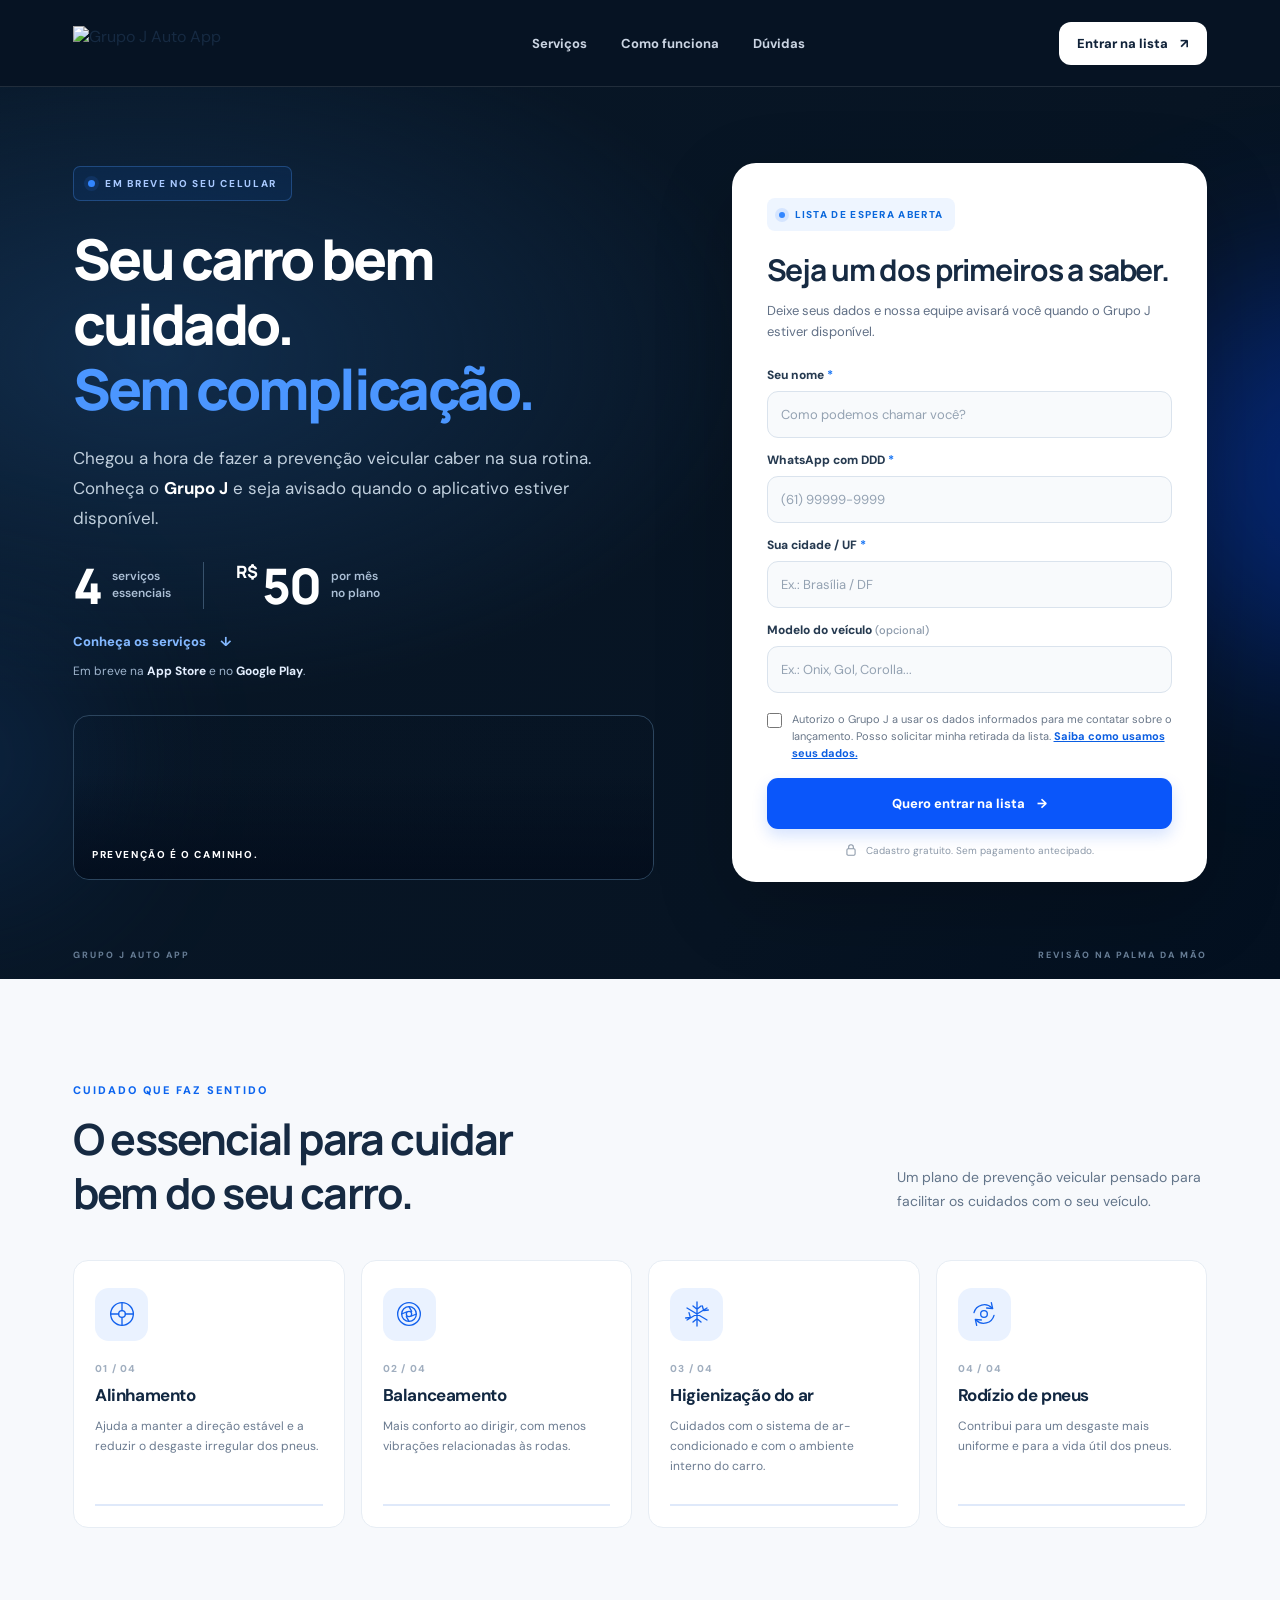
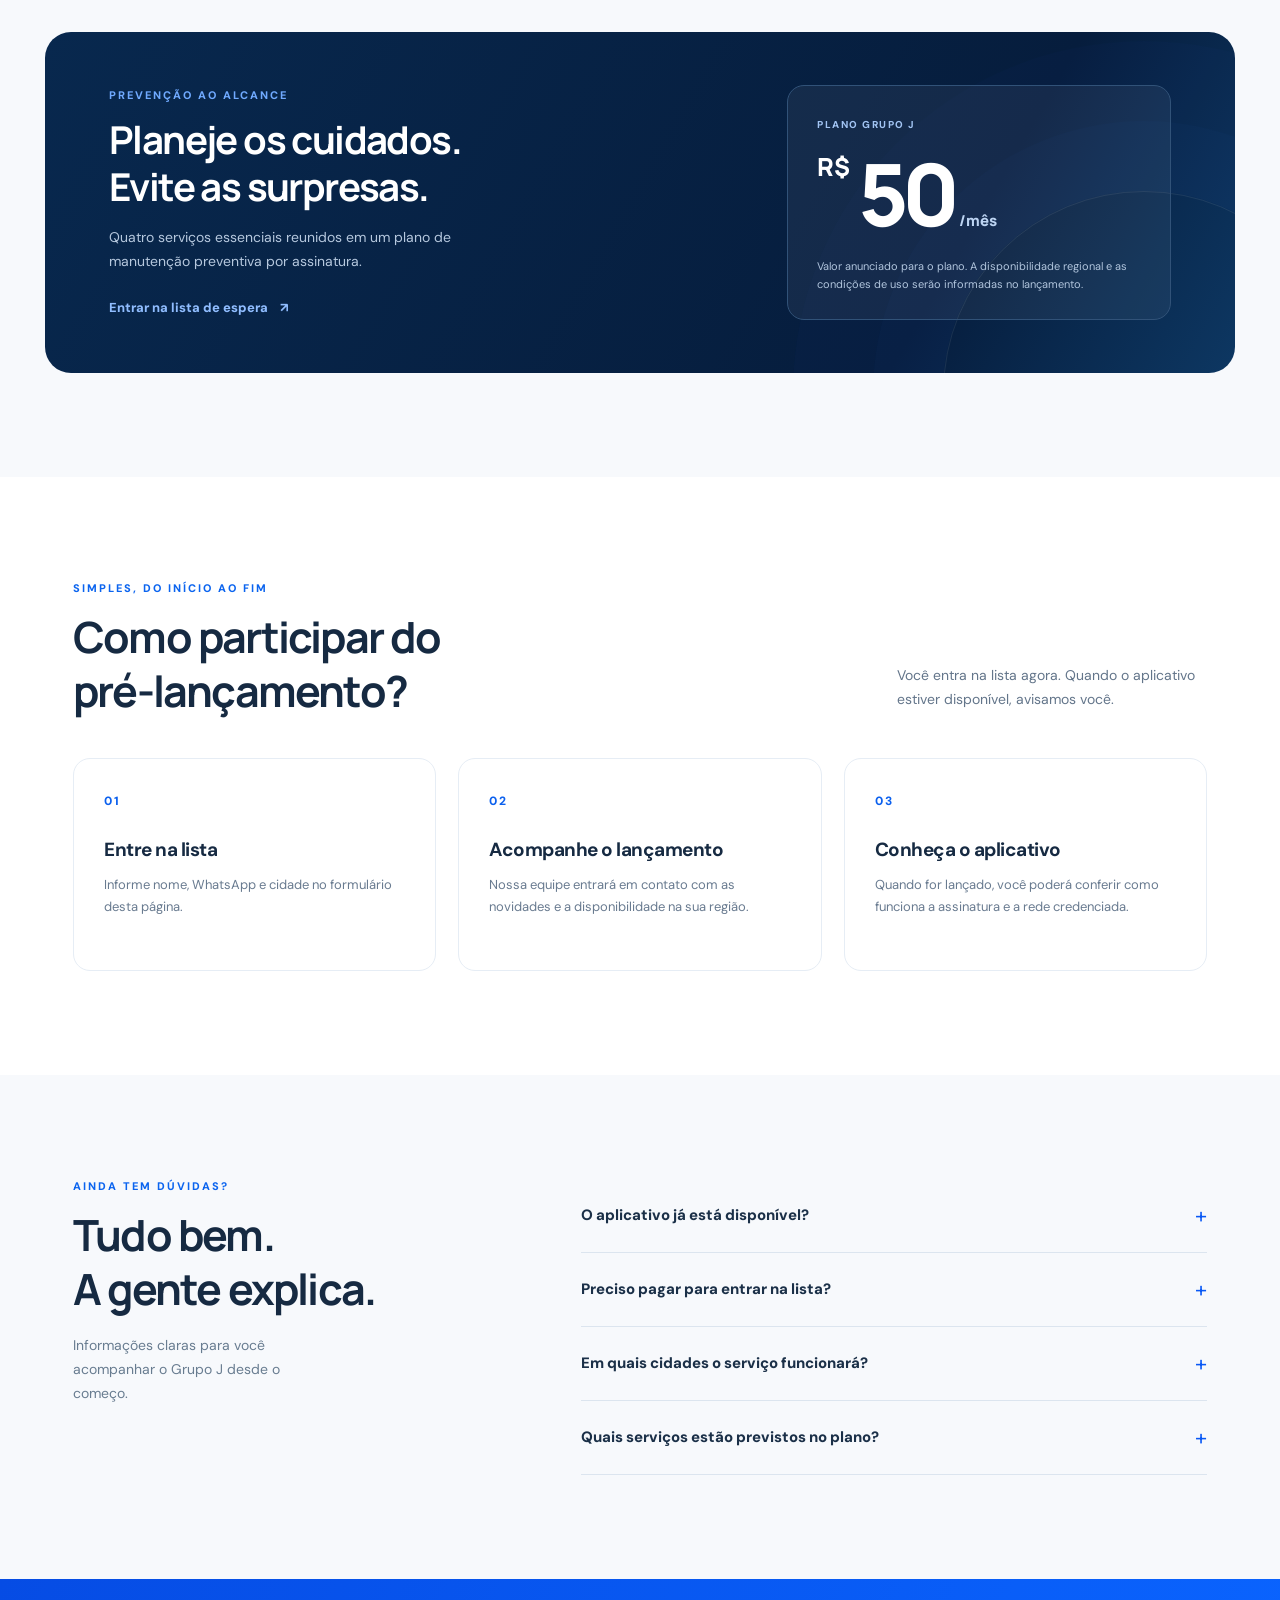
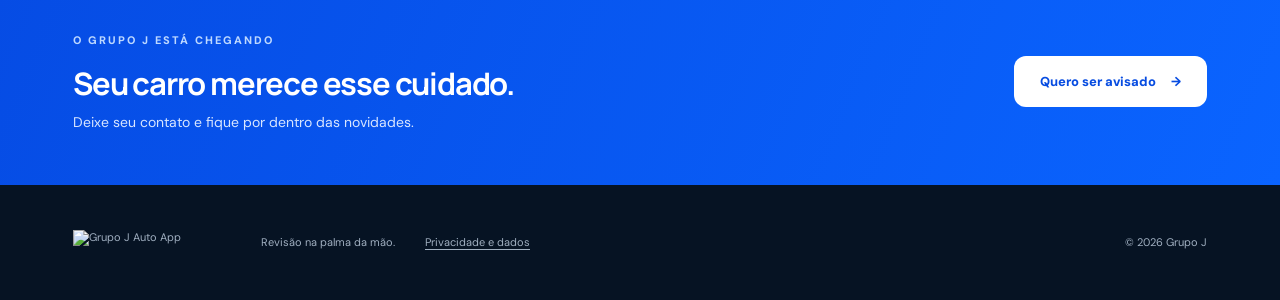
==== index.html @ b2962068 "Add files via upload" ====
<!doctype html>
<html lang="pt-BR">
  <head>
    <meta charset="UTF-8" />
    <meta name="viewport" content="width=device-width, initial-scale=1, viewport-fit=cover" />
    <meta name="theme-color" content="#061323" />
    <meta name="description" content="O Grupo J está chegando: prevenção veicular por assinatura, com alinhamento, balanceamento, higienização do ar-condicionado e rodízio de pneus. Entre na lista de espera!" />
    <meta property="og:type" content="website" />
    <meta property="og:title" content="Grupo J | Seu carro cuidado todo mês" />
    <meta property="og:description" content="Uma nova forma de cuidar do seu carro está chegando. Conheça os serviços e entre na lista de espera." />
    <title>Grupo J Auto App — Lista de espera</title>
    <link rel="icon" href="assets/favicon.svg" type="image/svg+xml" />
    <link rel="preconnect" href="https://fonts.googleapis.com" />
    <link rel="preconnect" href="https://fonts.gstatic.com" crossorigin />
    <link href="https://fonts.googleapis.com/css2?family=DM+Sans:wght@400;500;600;700;800&family=Manrope:wght@400;500;600;700;800&display=swap" rel="stylesheet" />
    <link rel="stylesheet" href="styles.css" />
    <script src="config.js" defer></script>
    <script src="app.js" defer></script>
  </head>
  <body>
    <a class="skip-link" href="#conteudo">Pular para o conteúdo</a>
    <header class="site-header">
      <div class="container header-inner">
        <a class="brand" href="#inicio" aria-label="Grupo J — início">
          <img src="assets/logo-grupo-j-branca.webp" alt="Grupo J Auto App" width="225" height="38" />
        </a>
        <nav class="desktop-nav" aria-label="Navegação principal">
          <a href="#servicos">Serviços</a>
          <a href="#como-funciona">Como funciona</a>
          <a href="#perguntas">Dúvidas</a>
        </nav>
        <a class="header-cta" href="#lista">Entrar na lista <span aria-hidden="true">↗</span></a>
      </div>
    </header>

    <main id="conteudo">
      <section class="hero" id="inicio" aria-labelledby="hero-title">
        <div class="hero-light hero-light-one" aria-hidden="true"></div>
        <div class="hero-light hero-light-two" aria-hidden="true"></div>
        <div class="container hero-grid">
          <div class="hero-copy">
            <div class="eyebrow"><span class="pulse-dot"></span> EM BREVE NO SEU CELULAR</div>
            <h1 id="hero-title">Seu carro bem cuidado.<br /><span>Sem complicação.</span></h1>
            <p class="hero-description">Chegou a hora de fazer a prevenção veicular caber na sua rotina. Conheça o <strong>Grupo J</strong> e seja avisado quando o aplicativo estiver disponível.</p>

            <div class="hero-highlights" aria-label="Resumo do plano anunciado">
              <div class="highlight"><span class="highlight-number">4</span><span class="highlight-label">serviços<br />essenciais</span></div>
              <div class="highlight-divider" aria-hidden="true"></div>
              <div class="highlight"><span class="highlight-price"><sup>R$</sup>50</span><span class="highlight-label">por mês<br />no plano</span></div>
            </div>
            <a class="hero-link" href="#servicos">Conheça os serviços <span aria-hidden="true">↓</span></a>
            <p class="platform-note">Em breve na <strong>App Store</strong> e no <strong>Google Play</strong>.</p>
            <div class="photo-strip" role="img" aria-label="Veículo moderno em oficina automotiva">
              <div class="photo-strip-overlay"><span class="photo-tag">PREVENÇÃO É O CAMINHO.</span></div>
            </div>
          </div>

          <section class="signup-card" id="lista" aria-labelledby="signup-title">
            <div class="signup-tag"><span class="signup-tag-dot"></span> LISTA DE ESPERA ABERTA</div>
            <h2 id="signup-title">Seja um dos primeiros a saber.</h2>
            <p class="signup-intro">Deixe seus dados e nossa equipe avisará você quando o Grupo J estiver disponível.</p>
            <form id="waitlist-form" novalidate>
              <div class="form-field">
                <label for="nome">Seu nome <span aria-hidden="true">*</span></label>
                <input autocomplete="name" name="nome" id="nome" type="text" minlength="2" maxlength="100" placeholder="Como podemos chamar você?" required />
                <small id="nome-erro" class="error-text" aria-live="polite"></small>
              </div>
              <div class="form-field">
                <label for="whatsapp">WhatsApp com DDD <span aria-hidden="true">*</span></label>
                <input autocomplete="tel-national" name="whatsapp" id="whatsapp" type="tel" inputmode="numeric" maxlength="16" placeholder="(61) 99999-9999" required />
                <small id="whatsapp-erro" class="error-text" aria-live="polite"></small>
              </div>
              <div class="form-field">
                <label for="cidade">Sua cidade / UF <span aria-hidden="true">*</span></label>
                <input autocomplete="address-level2" name="cidade" id="cidade" type="text" maxlength="100" placeholder="Ex.: Brasília / DF" required />
                <small id="cidade-erro" class="error-text" aria-live="polite"></small>
              </div>
              <div class="form-field">
                <label for="veiculo">Modelo do veículo <span class="optional">(opcional)</span></label>
                <input name="veiculo" id="veiculo" type="text" maxlength="80" placeholder="Ex.: Onix, Gol, Corolla..." />
              </div>
              <div class="visually-hidden honeypot" aria-hidden="true">
                <label for="website">Deixe este campo em branco</label>
                <input type="text" id="website" name="website" tabindex="-1" autocomplete="off" />
              </div>
              <label class="consent-line" for="consentimento">
                <input name="consentimento" id="consentimento" type="checkbox" required />
                <span>Autorizo o Grupo J a usar os dados informados para me contatar sobre o lançamento. Posso solicitar minha retirada da lista. <a href="privacidade.html" target="_blank" rel="noopener">Saiba como usamos seus dados.</a></span>
              </label>
              <p id="form-feedback" class="form-feedback" role="status" aria-live="polite"></p>
              <button class="submit-btn" type="submit" id="submit-btn">Quero entrar na lista <span aria-hidden="true">→</span></button>
              <div class="form-footnote"><svg viewBox="0 0 24 24" fill="none" stroke="currentColor" stroke-width="1.8" aria-hidden="true"><rect x="5" y="10" width="14" height="11" rx="2"/><path d="M8 10V7a4 4 0 0 1 8 0v3"/></svg><span>Cadastro gratuito. Sem pagamento antecipado.</span></div>
            </form>
            <div id="success-panel" class="success-panel" hidden tabindex="-1">
              <span class="success-icon" aria-hidden="true">✓</span>
              <h3>Recebemos seu interesse!</h3>
              <p>Pronto. Quando o Grupo J estiver disponível, nossa equipe poderá falar com você pelo WhatsApp informado.</p>
              <a href="#servicos">Conheça os serviços <span aria-hidden="true">↗</span></a>
            </div>
          </section>
        </div>
        <div class="container hero-bottom"><span>GRUPO J AUTO APP</span><span>REVISÃO NA PALMA DA MÃO</span></div>
      </section>

      <section class="section services" id="servicos" aria-labelledby="services-title">
        <div class="container">
          <div class="section-head">
            <div>
              <p class="section-kicker">CUIDADO QUE FAZ SENTIDO</p>
              <h2 id="services-title">O essencial para cuidar<br />bem do seu carro.</h2>
            </div>
            <p>Um plano de prevenção veicular pensado para facilitar os cuidados com o seu veículo.</p>
          </div>
          <div class="service-grid">
            <article class="service-card">
              <div class="service-icon" aria-hidden="true"><svg viewBox="0 0 48 48" fill="none"><circle cx="24" cy="24" r="17"/><circle cx="24" cy="24" r="5"/><path d="M24 7v12M24 29v12M7 24h12M29 24h12"/></svg></div>
              <span class="service-n">01 / 04</span>
              <h3>Alinhamento</h3>
              <p>Ajuda a manter a direção estável e a reduzir o desgaste irregular dos pneus.</p>
              <span class="card-line"></span>
            </article>
            <article class="service-card">
              <div class="service-icon" aria-hidden="true"><svg viewBox="0 0 48 48" fill="none"><circle cx="24" cy="24" r="17"/><circle cx="24" cy="24" r="11"/><circle cx="24" cy="24" r="4"/><path d="m24 13 4 7M35 24l-7 3M24 35l-4-7M13 24l7-3"/></svg></div>
              <span class="service-n">02 / 04</span>
              <h3>Balanceamento</h3>
              <p>Mais conforto ao dirigir, com menos vibrações relacionadas às rodas.</p>
              <span class="card-line"></span>
            </article>
            <article class="service-card">
              <div class="service-icon" aria-hidden="true"><svg viewBox="0 0 48 48" fill="none"><path d="M24 6v36M9 15l30 18M9 33l30-18M18 12l6 5 6-5M18 36l6-5 6 5M12 22l2 7-7 1M41 18l-7 1-2-7"/></svg></div>
              <span class="service-n">03 / 04</span>
              <h3>Higienização do ar</h3>
              <p>Cuidados com o sistema de ar-condicionado e com o ambiente interno do carro.</p>
              <span class="card-line"></span>
            </article>
            <article class="service-card">
              <div class="service-icon" aria-hidden="true"><svg viewBox="0 0 48 48" fill="none"><path d="M36 15A16 16 0 0 0 9 22M12 33a16 16 0 0 0 27-7"/><path d="m35 7 2 9-9-1M13 41l-2-9 9 1"/><circle cx="24" cy="24" r="5"/></svg></div>
              <span class="service-n">04 / 04</span>
              <h3>Rodízio de pneus</h3>
              <p>Contribui para um desgaste mais uniforme e para a vida útil dos pneus.</p>
              <span class="card-line"></span>
            </article>
          </div>
        </div>
      </section>

      <section class="price-section" aria-labelledby="price-title">
        <div class="container price-panel">
          <div class="price-content"><p class="section-kicker">PREVENÇÃO AO ALCANCE</p><h2 id="price-title">Planeje os cuidados.<br />Evite as surpresas.</h2><p>Quatro serviços essenciais reunidos em um plano de manutenção preventiva por assinatura.</p><a href="#lista" class="price-link">Entrar na lista de espera <span aria-hidden="true">↗</span></a></div>
          <div class="price-block"><span>PLANO GRUPO J</span><div class="price-amount"><sup>R$</sup>50<sub>/mês</sub></div><p>Valor anunciado para o plano. A disponibilidade regional e as condições de uso serão informadas no lançamento.</p></div>
        </div>
      </section>

      <section class="section how" id="como-funciona" aria-labelledby="how-title">
        <div class="container">
          <div class="section-head"><div><p class="section-kicker">SIMPLES, DO INÍCIO AO FIM</p><h2 id="how-title">Como participar do<br />pré-lançamento?</h2></div><p>Você entra na lista agora. Quando o aplicativo estiver disponível, avisamos você.</p></div>
          <div class="steps">
            <article class="step"><span>01</span><h3>Entre na lista</h3><p>Informe nome, WhatsApp e cidade no formulário desta página.</p></article>
            <article class="step"><span>02</span><h3>Acompanhe o lançamento</h3><p>Nossa equipe entrará em contato com as novidades e a disponibilidade na sua região.</p></article>
            <article class="step"><span>03</span><h3>Conheça o aplicativo</h3><p>Quando for lançado, você poderá conferir como funciona a assinatura e a rede credenciada.</p></article>
          </div>
        </div>
      </section>

      <section class="faq section" id="perguntas" aria-labelledby="faq-title">
        <div class="container faq-grid">
          <div class="faq-intro"><p class="section-kicker">AINDA TEM DÚVIDAS?</p><h2 id="faq-title">Tudo bem.<br />A gente explica.</h2><p>Informações claras para você acompanhar o Grupo J desde o começo.</p></div>
          <div class="faq-list">
            <details><summary>O aplicativo já está disponível? <span aria-hidden="true">+</span></summary><p>Ainda não. O Grupo J está em preparação para o lançamento. A lista é para avisar os interessados quando houver disponibilidade.</p></details>
            <details><summary>Preciso pagar para entrar na lista? <span aria-hidden="true">+</span></summary><p>Não. A inscrição na lista de espera é gratuita e não representa contratação da assinatura.</p></details>
            <details><summary>Em quais cidades o serviço funcionará? <span aria-hidden="true">+</span></summary><p>A cobertura será comunicada no lançamento. Por isso pedimos sua cidade: ela nos ajuda a entender de onde vêm os interessados.</p></details>
            <details><summary>Quais serviços estão previstos no plano? <span aria-hidden="true">+</span></summary><p>Alinhamento, balanceamento, higienização do ar-condicionado e rodízio de pneus. As condições de utilização serão apresentadas quando o serviço estiver disponível.</p></details>
          </div>
        </div>
      </section>

      <section class="bottom-cta" aria-labelledby="bottom-title"><div class="container bottom-inner"><div><p class="section-kicker">O GRUPO J ESTÁ CHEGANDO</p><h2 id="bottom-title">Seu carro merece esse cuidado.</h2><p>Deixe seu contato e fique por dentro das novidades.</p></div><a href="#lista" class="bottom-button">Quero ser avisado <span aria-hidden="true">→</span></a></div></section>
    </main>

    <footer class="footer"><div class="container footer-inner"><img src="assets/logo-grupo-j-branca.webp" alt="Grupo J Auto App" width="177" height="30"/><p>Revisão na palma da mão.</p><a href="privacidade.html">Privacidade e dados</a><span>© <span id="year">2026</span> Grupo J</span></div></footer>
  </body>
</html>
---- styles.css ----
:root{--ink:#061323;--navy:#07192c;--navy2:#0b2341;--blue:#0754ff;--blue2:#247aff;--line:#e5ebf2;--surface:#f3f7fb;--text:#162a42;--muted:#64758b;--white:#fff;--radius:20px;font-family:'DM Sans',Arial,sans-serif}
*{box-sizing:border-box}html{scroll-behavior:smooth;scroll-padding-top:96px}body{margin:0;color:var(--text);background:white;-webkit-font-smoothing:antialiased}a{color:inherit;text-decoration:none}button,input{font:inherit}button{cursor:pointer}img{max-width:100%;display:block}svg{width:24px;height:24px}a:focus-visible,button:focus-visible,input:focus-visible,summary:focus-visible{outline:3px solid #6aa5ff;outline-offset:3px}.container{max-width:1190px;margin:auto;padding-inline:28px}.skip-link{position:absolute;left:-999px;top:8px;background:white;color:black;z-index:100;padding:10px}.skip-link:focus{left:8px}.site-header{position:relative;z-index:5;background:#061323;border-bottom:1px solid rgba(255,255,255,.11)}.header-inner{height:86px;display:flex;align-items:center;justify-content:space-between;gap:28px}.brand img{width:205px;height:auto}.desktop-nav{display:flex;gap:34px;color:#cad4e2;font-size:13px;font-weight:700}.desktop-nav a:hover{color:white}.header-cta{background:#fff;color:#102239;border-radius:12px;padding:13px 18px;font-weight:800;font-size:13px;white-space:nowrap;transition:transform .2s,background .2s}.header-cta span{margin-left:9px}.header-cta:hover{transform:translateY(-2px);background:#e8f0ff}
.hero{position:relative;overflow:hidden;background:radial-gradient(ellipse at 12% 30%,#112d4c 0%,transparent 39%),linear-gradient(120deg,#081727 0%,#071423 67%,#031020 100%);color:#fff}.hero-light{position:absolute;border-radius:999px;filter:blur(90px);pointer-events:none;opacity:.35}.hero-light-one{width:390px;height:390px;background:#084bff;right:-240px;top:190px}.hero-light-two{width:240px;height:240px;background:#174988;left:-160px;bottom:100px}.hero-grid{position:relative;display:grid;grid-template-columns:minmax(0,1.05fr) minmax(360px,.86fr);align-items:center;gap:78px;padding-top:76px;padding-bottom:67px}.hero-copy{min-width:0}.eyebrow{display:inline-flex;gap:10px;align-items:center;border:1px solid rgba(76,151,255,.3);background:rgba(17,103,225,.1);color:#a9c9ff;padding:10px 14px;border-radius:7px;font-weight:800;letter-spacing:1.7px;font-size:10px}.pulse-dot,.signup-tag-dot{display:block;width:7px;height:7px;border-radius:50%;background:#3286ff;box-shadow:0 0 0 4px rgba(52,126,255,.13)}h1,h2,h3,p{margin-top:0}.hero h1{font-family:Manrope,'DM Sans',sans-serif;font-size:clamp(37px,4.4vw,60px);line-height:1.16;font-weight:800;letter-spacing:-2.7px;margin:25px 0 21px;max-width:680px}.hero h1 span{color:#4b96ff}.hero-description{font-size:17px;line-height:1.77;color:#c0cfdd;max-width:520px;margin:0}.hero-description strong{color:white}.hero-highlights{display:flex;align-items:center;gap:32px;margin:28px 0 20px}.highlight{display:flex;gap:11px;align-items:center}.highlight-number,.highlight-price{font-family:Manrope,Arial,sans-serif;font-size:49px;line-height:1;letter-spacing:-2px;color:#fff;font-weight:800}.highlight-price sup{font-size:17px;letter-spacing:-.5px;vertical-align:top;margin-right:5px;line-height:1.3}.highlight-label{font-size:12px;line-height:1.46;color:#abbfd5;font-weight:600}.highlight-divider{width:1px;height:47px;background:#38526c}.hero-link{font-weight:800;color:#83b8ff;font-size:13px;display:inline-flex;gap:14px;align-items:center}.hero-link:hover{color:white}.photo-strip{height:165px;margin-top:35px;background-image:linear-gradient(90deg,rgba(6,19,35,.13),rgba(6,19,35,.20)),url('assets/oficina-automotiva.webp');background-position:center 47%;background-size:cover;border:1px solid #2c455e;border-radius:16px;position:relative;overflow:hidden}.photo-strip-overlay{position:absolute;inset:0;display:flex;align-items:end;padding:18px;background:linear-gradient(0deg,rgba(2,11,26,.75),transparent 65%)}.photo-tag{font-size:10px;font-weight:800;letter-spacing:1.6px;color:#fff}.signup-card{background:#fff;color:#162a42;padding:35px 35px 25px;border-radius:24px;box-shadow:0 25px 80px rgba(0,0,0,.2);align-self:start;scroll-margin-top:100px}.signup-tag{display:inline-flex;align-items:center;gap:10px;font-size:10px;letter-spacing:1.3px;font-weight:800;color:#0a67db;background:#eef5ff;padding:10px 12px;border-radius:8px}.signup-tag-dot{width:6px;height:6px}.signup-card h2{font-family:Manrope,Arial,sans-serif;letter-spacing:-1.15px;font-size:30px;line-height:1.28;margin:20px 0 12px}.signup-intro{font-size:13px;line-height:1.6;color:#617086;margin-bottom:24px}.form-field{margin-bottom:14px}.form-field label{display:block;color:#263a50;font-weight:800;font-size:12px;margin-bottom:8px}.form-field label>span:not(.optional){color:#1674f4}.form-field .optional{font-size:11px;color:#8a98a9;font-weight:500}.form-field input{display:block;width:100%;border:1px solid #dae3ed;border-radius:11px;height:47px;padding:0 13px;background:#f8fafc;color:#1c2f43;font-size:13px;outline:none;transition:border-color .2s,box-shadow .2s}.form-field input::placeholder{color:#94a2b2}.form-field input:focus{border-color:#3387f9;box-shadow:0 0 0 3px rgba(52,122,240,.1);background:white}.form-field input[aria-invalid='true']{border-color:#d65454}.error-text{color:#bc3838;font-size:11px;margin-top:4px;display:block;min-height:0}.error-text:empty{display:none}.visually-hidden{position:absolute!important;width:1px;height:1px;padding:0;margin:-1px;overflow:hidden;clip-path:inset(50%);white-space:nowrap;border:0}.consent-line{display:flex;gap:10px;align-items:flex-start;font-size:11px;line-height:1.55;color:#697789;margin:18px 0 16px;cursor:pointer}.consent-line input{flex:none;accent-color:#0a5cff;margin:2px 0 0;cursor:pointer;width:15px;height:15px}.consent-line a{text-decoration:underline;color:#0b5ee2;font-weight:700}.submit-btn{display:flex;align-items:center;justify-content:center;gap:12px;background:#0a56fa;color:white;border:0;border-radius:11px;width:100%;min-height:51px;font-weight:800;font-size:13px;box-shadow:0 7px 15px rgba(10,86,250,.17);transition:background .2s,transform .2s}.submit-btn:hover{background:#003fc7;transform:translateY(-1px)}.submit-btn:disabled{opacity:.68;cursor:progress;transform:none}.form-feedback{font-size:12px;color:#a33535;line-height:1.5;margin:0 0 11px}.form-feedback:empty{display:none}.form-footnote{display:flex;justify-content:center;align-items:center;gap:8px;margin-top:14px;font-size:10px;color:#8b98a8}.form-footnote svg{height:14px;width:14px}.success-panel{text-align:center;outline:0;padding:26px 0 13px}.success-panel[hidden]{display:none}.success-icon{width:64px;height:64px;margin:auto auto 20px;border-radius:50%;background:#e7f6ee;color:#13a261;display:grid;place-items:center;font-size:34px;font-weight:800}.success-panel h3{font-size:24px;margin-bottom:12px}.success-panel p{font-size:14px;color:#617086;line-height:1.65}.success-panel a{color:#0754ff;font-weight:800;font-size:13px}.hero-bottom{display:flex;justify-content:space-between;position:relative;padding-bottom:18px;color:#667c94;font-size:9px;font-weight:800;letter-spacing:2px}
.section{padding:104px 0}.services{background:#f7f9fc}.section-head{display:flex;justify-content:space-between;align-items:end;gap:40px;margin-bottom:40px}.section-kicker{color:#0b64ef;font-size:11px;letter-spacing:2px;font-weight:800;margin-bottom:15px}.section-head h2,.faq-intro h2{font-size:clamp(30px,3.4vw,43px);font-family:Manrope,Arial,sans-serif;letter-spacing:-1.8px;line-height:1.25;margin:0}.section-head>p{max-width:310px;line-height:1.7;color:#63758a;margin:0 0 6px;font-size:14px}.service-grid{display:grid;grid-template-columns:repeat(4,1fr);gap:16px}.service-card{background:white;border:1px solid #e7edf4;border-radius:15px;padding:27px 21px 21px;min-height:268px;position:relative;display:flex;flex-direction:column;transition:transform .2s,box-shadow .2s}.service-card:hover{transform:translateY(-4px);box-shadow:0 14px 35px rgba(8,36,78,.07)}.service-icon{height:53px;width:53px;border-radius:14px;background:#eaf2ff;display:grid;place-items:center;color:#1261ed;margin-bottom:21px}.service-icon svg{width:32px;height:32px;stroke:currentColor;stroke-width:2;stroke-linecap:round;stroke-linejoin:round}.service-n{color:#a0aebf;font-size:10px;letter-spacing:1.2px;font-weight:800;margin-bottom:9px}.service-card h3{font-size:17px;letter-spacing:-.4px;margin:0 0 10px;color:#112741}.service-card p{font-size:12px;line-height:1.68;color:#6b7b90;margin:0 0 24px}.card-line{height:2px;background:#dfe9fa;margin-top:auto;display:block}.service-card:hover .card-line{background:#0a57f6}.price-section{background:#f7f9fc;padding:0 0 104px}.price-panel{background:linear-gradient(120deg,#08284e,#061d3d 75%,#0d3762);border-radius:26px;color:white;padding:53px 64px;display:grid;grid-template-columns:1.3fr .8fr;gap:55px;align-items:center;position:relative;overflow:hidden}.price-panel:before{content:'';position:absolute;right:-110px;bottom:-220px;width:400px;height:400px;border:1px solid rgba(255,255,255,.08);border-radius:50%;box-shadow:0 0 0 70px rgba(50,122,255,.025),0 0 0 150px rgba(50,122,255,.02)}.price-content,.price-block{position:relative}.price-content .section-kicker{color:#70aaff}.price-content h2{font-family:Manrope,Arial,sans-serif;font-size:clamp(30px,3vw,42px);line-height:1.21;letter-spacing:-1.6px;margin:0 0 16px}.price-content>p:not(.section-kicker){font-size:14px;line-height:1.7;color:#b6c8de;max-width:390px;margin-bottom:22px}.price-link{font-size:13px;font-weight:800;color:#90bdff;display:inline-flex;gap:12px;align-items:center}.price-block{border:1px solid #315278;border-radius:17px;padding:26px 29px;background:rgba(255,255,255,.055)}.price-block>span{font-size:10px;letter-spacing:1.5px;color:#a2c4f3;font-weight:800}.price-amount{font-size:86px;letter-spacing:-7px;line-height:1.4;font-family:Manrope,Arial,sans-serif;font-weight:800}.price-amount sup{font-size:25px;letter-spacing:0;vertical-align:top;margin-right:8px;line-height:2.7}.price-amount sub{font-size:15px;letter-spacing:0;margin-left:6px;vertical-align:baseline;color:#bdd4f2}.price-block p{color:#b1c5dd;font-size:11px;line-height:1.65;margin:4px 0 0}
.how{background:#fff}.steps{display:grid;grid-template-columns:repeat(3,1fr);gap:22px}.step{padding:30px;border:1px solid #e6edf5;border-radius:17px;background:#fff;min-height:213px}.step>span{font-size:12px;color:#0b60ee;font-weight:800;letter-spacing:2px}.step h3{font-size:19px;letter-spacing:-.5px;margin:27px 0 12px}.step p{font-size:13px;line-height:1.7;color:#697b90;margin:0}.faq{background:#f7f9fc}.faq-grid{display:grid;grid-template-columns:.8fr 1.2fr;gap:90px}.faq-intro>p:last-child{max-width:260px;color:#687c90;font-size:14px;line-height:1.7;margin:19px 0 0}.faq-list details{border-bottom:1px solid #dce5ef}.faq-list summary{list-style:none;cursor:pointer;font-weight:800;font-size:15px;color:#1b3048;padding:22px 0;display:flex;justify-content:space-between;align-items:center;gap:20px}.faq-list summary::-webkit-details-marker{display:none}.faq-list summary span{color:#0a59f5;font-size:22px;font-weight:400;transition:transform .2s}.faq-list details[open] summary span{transform:rotate(45deg)}.faq-list details>p{font-size:13px;line-height:1.75;color:#6c7d90;max-width:620px;margin:0 0 22px}.bottom-cta{background:linear-gradient(112deg,#064ce4,#0a64ff);color:white;padding:54px 0}.bottom-inner{display:flex;align-items:center;justify-content:space-between;gap:25px}.bottom-cta .section-kicker{color:#bdd8ff}.bottom-cta h2{font-family:Manrope,Arial,sans-serif;font-size:31px;letter-spacing:-1.2px;margin:0 0 9px}.bottom-cta p:last-child{font-size:14px;color:#d9e6ff;margin:0}.bottom-button{padding:17px 26px;border-radius:12px;font-weight:800;font-size:13px;background:white;color:#074ce1;white-space:nowrap;display:inline-flex;gap:15px}.bottom-button:hover{background:#edf4ff}.footer{background:#061323;color:#a0afc0}.footer-inner{display:flex;align-items:center;gap:30px;min-height:115px;font-size:11px}.footer img{max-width:150px;height:auto;margin-right:8px}.footer p{margin:0}.footer a{text-decoration:underline;text-underline-offset:3px}.footer span:last-child{margin-left:auto}
@media(max-width:1020px){.hero-grid{gap:34px;grid-template-columns:minmax(0,1fr) minmax(330px,.95fr)}.hero h1{font-size:44px}.signup-card{padding:29px 25px 24px}.service-grid{grid-template-columns:repeat(2,1fr)}.service-card{min-height:250px}.faq-grid{gap:40px}.price-panel{padding:45px 42px}}
@media(max-width:730px){.container{padding-inline:20px}.header-inner{height:74px}.brand img{width:161px}.desktop-nav{display:none}.header-cta{font-size:11px;padding:11px 12px}.header-cta span{display:none}.hero-grid{display:flex;flex-direction:column;gap:28px;padding-top:43px;padding-bottom:31px;align-items:stretch}.hero h1{font-size:clamp(36px,8vw,47px);letter-spacing:-1.85px;margin-top:21px}.hero-description{font-size:14px;line-height:1.73}.hero-highlights{margin:25px 0 18px;gap:24px}.highlight-number,.highlight-price{font-size:41px}.photo-strip{height:150px;margin-top:26px}.signup-card{width:100%;padding:29px 22px 22px;border-radius:18px}.signup-card h2{font-size:26px}.hero-bottom{font-size:8px;letter-spacing:1.2px}.section{padding:74px 0}.section-head{display:block;margin-bottom:28px}.section-head h2,.faq-intro h2{font-size:31px}.section-head>p{margin-top:17px}.services .service-grid{grid-template-columns:repeat(2,1fr);gap:12px}.service-card{padding:21px 16px;min-height:265px}.service-card h3{font-size:15px}.service-card p{font-size:11px}.price-section{padding-bottom:74px}.price-panel{grid-template-columns:1fr;padding:33px 26px;gap:24px;border-radius:18px}.price-content h2{font-size:32px}.price-amount{font-size:69px}.price-block{padding:22px}.steps{grid-template-columns:1fr;gap:12px}.step{min-height:0;padding:23px}.step h3{margin:16px 0 8px}.faq-grid{grid-template-columns:1fr;gap:15px}.faq-intro>p:last-child{max-width:none}.bottom-inner{align-items:flex-start;flex-direction:column}.bottom-cta h2{font-size:28px}.bottom-button{margin-top:4px}.footer-inner{min-height:0;padding-block:30px;flex-wrap:wrap;gap:18px}.footer-inner p{width:calc(100% - 180px)}.footer span:last-child{margin-left:0}}
@media(max-width:380px){.container{padding-inline:17px}.brand img{width:139px}.header-cta{padding:10px}.hero h1{font-size:34px}.signup-card{padding:25px 17px}.service-grid{grid-template-columns:1fr!important}.service-card{min-height:180px}.photo-strip{height:135px}}
@media(prefers-reduced-motion:reduce){html{scroll-behavior:auto}*,*:before,*:after{transition:none!important;animation:none!important}}

.platform-note{margin:12px 0 0;font-size:12px;line-height:1.4;color:#9fb5cd}.platform-note strong{color:#e4efff}
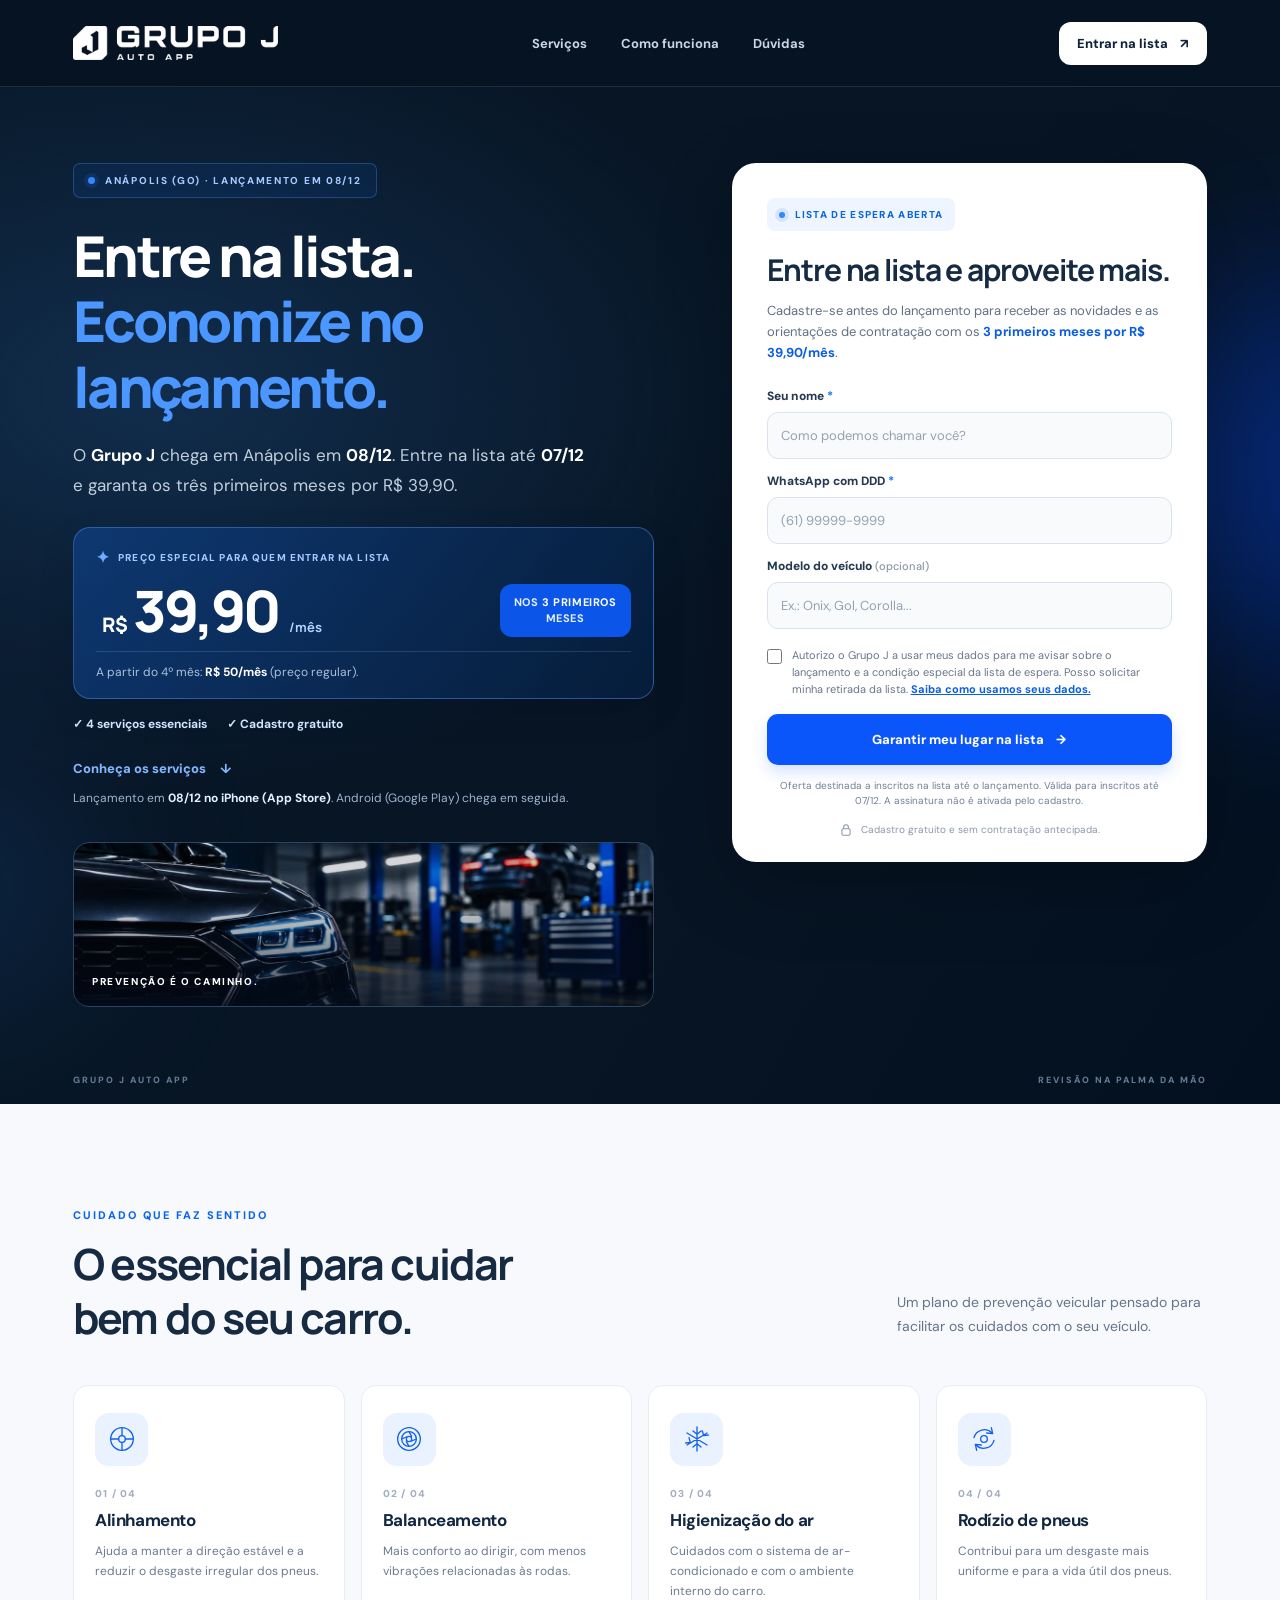
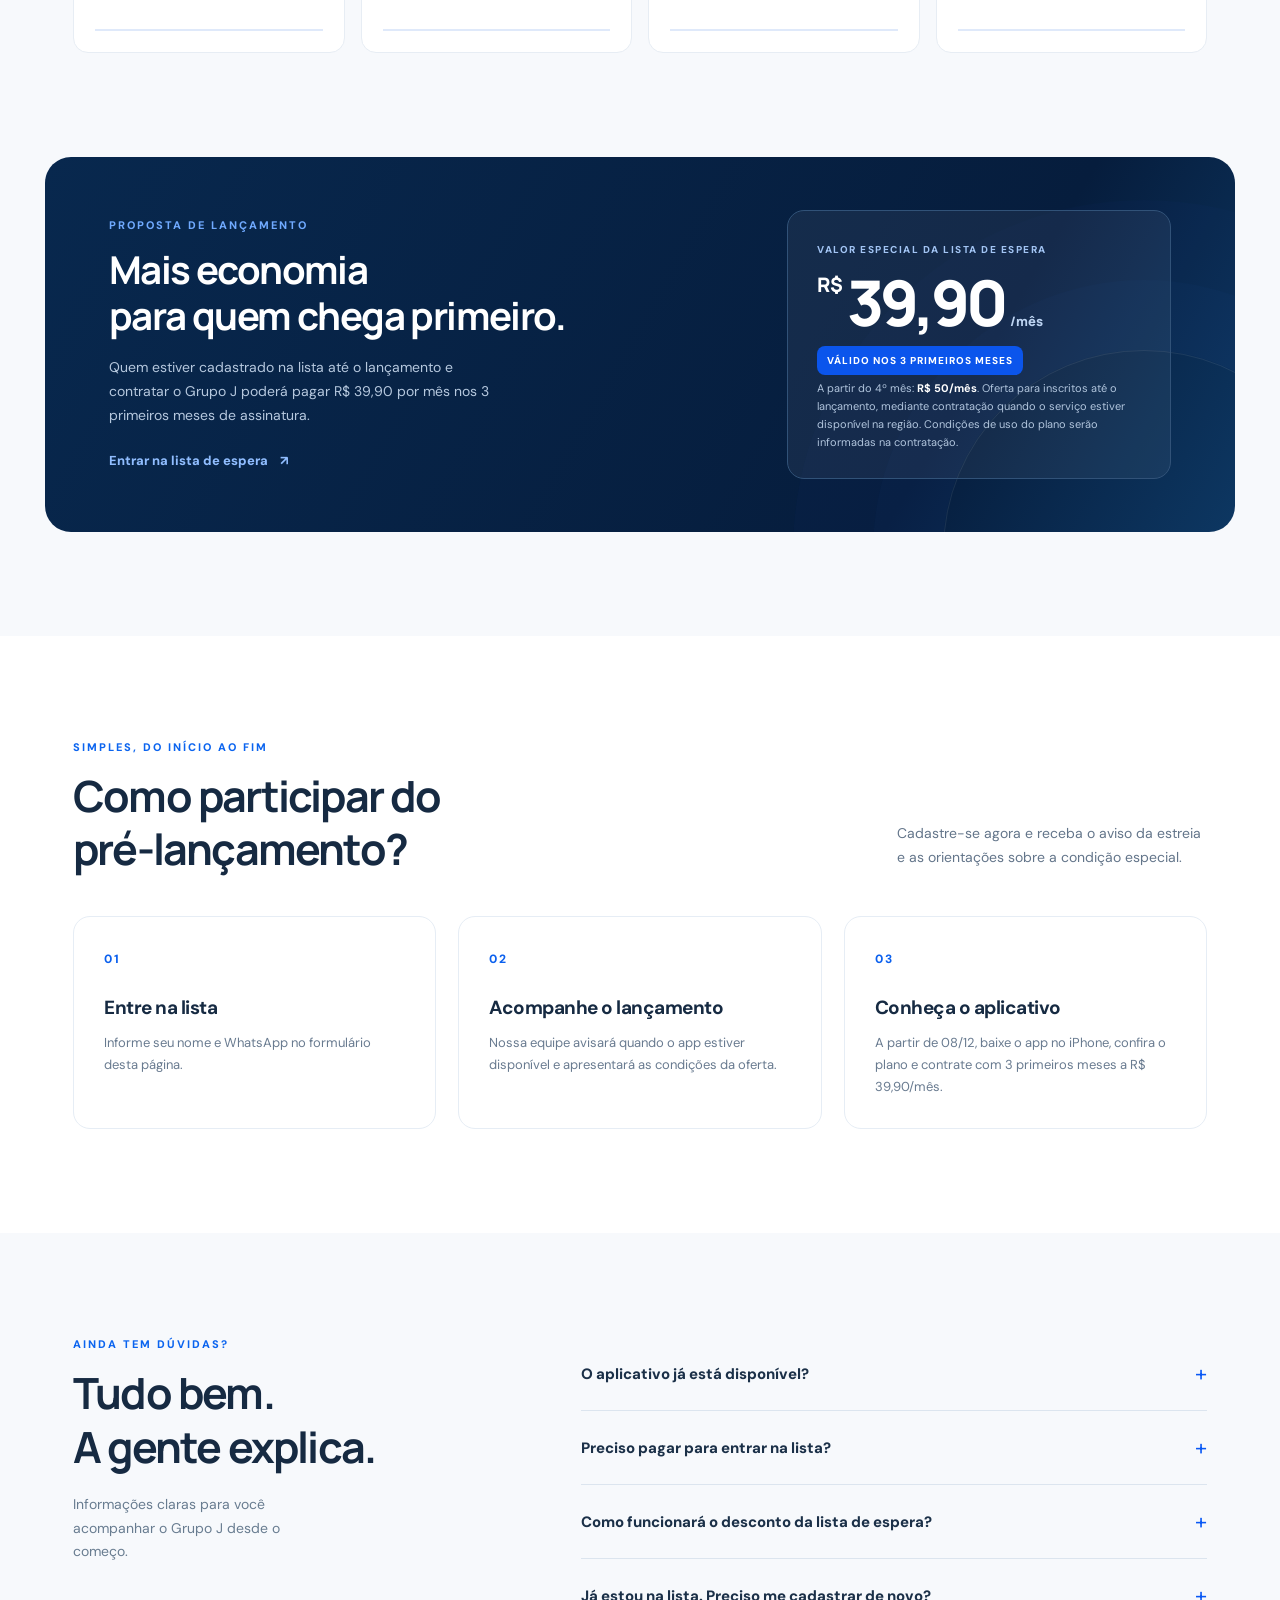
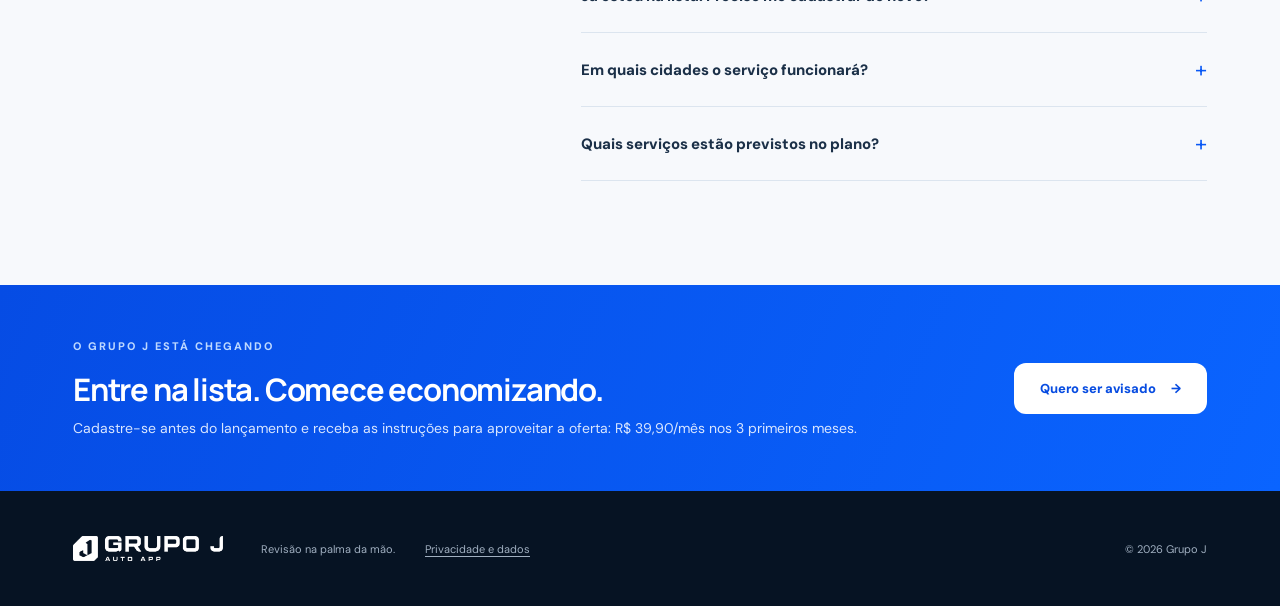
==== commit 4bceddb5: "Sincroniza com o site no ar (R$ 39,90, 08/12) e adiciona Pixel do Meta - Atualiza index, app, estilo" ====
--- a/index.html
+++ b/index.html
@@ -4,11 +4,11 @@
     <meta charset="UTF-8" />
     <meta name="viewport" content="width=device-width, initial-scale=1, viewport-fit=cover" />
     <meta name="theme-color" content="#061323" />
-    <meta name="description" content="O Grupo J está chegando: prevenção veicular por assinatura, com alinhamento, balanceamento, higienização do ar-condicionado e rodízio de pneus. Entre na lista de espera!" />
+    <meta name="description" content="Grupo J chega em Anápolis em 08/12! Inscreva-se na lista de espera: R$ 39,90/mês nos 3 primeiros meses ao contratar no lançamento. Depois, R$ 50/mês. Cadastro gratuito." />
     <meta property="og:type" content="website" />
-    <meta property="og:title" content="Grupo J | Seu carro cuidado todo mês" />
-    <meta property="og:description" content="Uma nova forma de cuidar do seu carro está chegando. Conheça os serviços e entre na lista de espera." />
-    <title>Grupo J Auto App — Lista de espera</title>
+    <meta property="og:title" content="Grupo J | 3 primeiros meses por R$ 39,90" />
+    <meta property="og:description" content="Quem entrar na lista de espera até o lançamento poderá contratar o Grupo J por R$ 39,90/mês nos três primeiros meses. Depois, R$ 50/mês." />
+    <title>Grupo J — Lista de espera com condição especial</title>
     <link rel="icon" href="assets/favicon.svg" type="image/svg+xml" />
     <link rel="preconnect" href="https://fonts.googleapis.com" />
     <link rel="preconnect" href="https://fonts.gstatic.com" crossorigin />
@@ -16,6 +16,21 @@
     <link rel="stylesheet" href="styles.css" />
     <script src="config.js" defer></script>
     <script src="app.js" defer></script>
+    <!-- Meta Pixel Code — Grupo J lista de espera -->
+    <script>
+      !function(f,b,e,v,n,t,s)
+      {if(f.fbq)return;n=f.fbq=function(){n.callMethod?
+      n.callMethod.apply(n,arguments):n.queue.push(arguments)};
+      if(!f._fbq)f._fbq=n;n.push=n;n.loaded=!0;n.version='2.0';
+      n.queue=[];t=b.createElement(e);t.async=!0;
+      t.src=v;s=b.getElementsByTagName(e)[0];
+      s.parentNode.insertBefore(t,s)}(window, document,'script',
+      'https://connect.facebook.net/en_US/fbevents.js');
+      fbq('init', '2364355797436251');
+      fbq('track', 'PageView');
+    </script>
+    <noscript><img height="1" width="1" style="display:none" alt="" src="https://www.facebook.com/tr?id=2364355797436251&ev=PageView&noscript=1" /></noscript>
+    <!-- End Meta Pixel Code -->
   </head>
   <body>
     <a class="skip-link" href="#conteudo">Pular para o conteúdo</a>
@@ -39,17 +54,18 @@
         <div class="hero-light hero-light-two" aria-hidden="true"></div>
         <div class="container hero-grid">
           <div class="hero-copy">
-            <div class="eyebrow"><span class="pulse-dot"></span> EM BREVE NO SEU CELULAR</div>
-            <h1 id="hero-title">Seu carro bem cuidado.<br /><span>Sem complicação.</span></h1>
-            <p class="hero-description">Chegou a hora de fazer a prevenção veicular caber na sua rotina. Conheça o <strong>Grupo J</strong> e seja avisado quando o aplicativo estiver disponível.</p>
+            <div class="eyebrow"><span class="pulse-dot"></span> ANÁPOLIS (GO) · LANÇAMENTO EM 08/12</div>
+            <h1 id="hero-title">Entre na lista.<br /><span>Economize no lançamento.</span></h1>
+            <p class="hero-description">O <strong>Grupo J</strong> chega em Anápolis em <strong>08/12</strong>. Entre na lista até <strong>07/12</strong> e garanta os três primeiros meses por R$ 39,90.</p>
 
-            <div class="hero-highlights" aria-label="Resumo do plano anunciado">
-              <div class="highlight"><span class="highlight-number">4</span><span class="highlight-label">serviços<br />essenciais</span></div>
-              <div class="highlight-divider" aria-hidden="true"></div>
-              <div class="highlight"><span class="highlight-price"><sup>R$</sup>50</span><span class="highlight-label">por mês<br />no plano</span></div>
+            <div class="launch-offer" aria-label="Oferta de lançamento para participantes da lista de espera">
+              <div class="launch-offer-head"><span class="offer-spark">✦</span> PREÇO ESPECIAL PARA QUEM ENTRAR NA LISTA</div>
+              <div class="launch-offer-main"><div class="launch-offer-price"><span class="curr">R$</span><strong>39,90</strong><span class="per">/mês</span></div><div class="launch-offer-period">NOS <strong>3 PRIMEIROS</strong><br/>MESES</div></div>
+              <div class="launch-offer-after">A partir do 4º mês: <strong>R$ 50/mês</strong> (preço regular).</div>
             </div>
+            <div class="offer-benefits"><span>✓ 4 serviços essenciais</span><span>✓ Cadastro gratuito</span></div>
             <a class="hero-link" href="#servicos">Conheça os serviços <span aria-hidden="true">↓</span></a>
-            <p class="platform-note">Em breve na <strong>App Store</strong> e no <strong>Google Play</strong>.</p>
+            <p class="platform-note">Lançamento em <strong>08/12 no iPhone (App Store)</strong>. Android (Google Play) chega em seguida.</p>
             <div class="photo-strip" role="img" aria-label="Veículo moderno em oficina automotiva">
               <div class="photo-strip-overlay"><span class="photo-tag">PREVENÇÃO É O CAMINHO.</span></div>
             </div>
@@ -57,8 +73,8 @@
 
           <section class="signup-card" id="lista" aria-labelledby="signup-title">
             <div class="signup-tag"><span class="signup-tag-dot"></span> LISTA DE ESPERA ABERTA</div>
-            <h2 id="signup-title">Seja um dos primeiros a saber.</h2>
-            <p class="signup-intro">Deixe seus dados e nossa equipe avisará você quando o Grupo J estiver disponível.</p>
+            <h2 id="signup-title">Entre na lista e aproveite mais.</h2>
+            <p class="signup-intro">Cadastre-se antes do lançamento para receber as novidades e as orientações de contratação com os <strong>3 primeiros meses por R$ 39,90/mês</strong>.</p>
             <form id="waitlist-form" novalidate>
               <div class="form-field">
                 <label for="nome">Seu nome <span aria-hidden="true">*</span></label>
@@ -70,11 +86,7 @@
                 <input autocomplete="tel-national" name="whatsapp" id="whatsapp" type="tel" inputmode="numeric" maxlength="16" placeholder="(61) 99999-9999" required />
                 <small id="whatsapp-erro" class="error-text" aria-live="polite"></small>
               </div>
-              <div class="form-field">
-                <label for="cidade">Sua cidade / UF <span aria-hidden="true">*</span></label>
-                <input autocomplete="address-level2" name="cidade" id="cidade" type="text" maxlength="100" placeholder="Ex.: Brasília / DF" required />
-                <small id="cidade-erro" class="error-text" aria-live="polite"></small>
-              </div>
+              <input type="hidden" name="cidade" id="cidade" value="Anápolis / GO" />
               <div class="form-field">
                 <label for="veiculo">Modelo do veículo <span class="optional">(opcional)</span></label>
                 <input name="veiculo" id="veiculo" type="text" maxlength="80" placeholder="Ex.: Onix, Gol, Corolla..." />
@@ -85,16 +97,17 @@
               </div>
               <label class="consent-line" for="consentimento">
                 <input name="consentimento" id="consentimento" type="checkbox" required />
-                <span>Autorizo o Grupo J a usar os dados informados para me contatar sobre o lançamento. Posso solicitar minha retirada da lista. <a href="privacidade.html" target="_blank" rel="noopener">Saiba como usamos seus dados.</a></span>
+                <span>Autorizo o Grupo J a usar meus dados para me avisar sobre o lançamento e a condição especial da lista de espera. Posso solicitar minha retirada da lista. <a href='/privacidade' rel='noopener' target='_blank'>Saiba como usamos seus dados.</a></span>
               </label>
               <p id="form-feedback" class="form-feedback" role="status" aria-live="polite"></p>
-              <button class="submit-btn" type="submit" id="submit-btn">Quero entrar na lista <span aria-hidden="true">→</span></button>
-              <div class="form-footnote"><svg viewBox="0 0 24 24" fill="none" stroke="currentColor" stroke-width="1.8" aria-hidden="true"><rect x="5" y="10" width="14" height="11" rx="2"/><path d="M8 10V7a4 4 0 0 1 8 0v3"/></svg><span>Cadastro gratuito. Sem pagamento antecipado.</span></div>
+              <button class="submit-btn" type="submit" id="submit-btn">Garantir meu lugar na lista <span aria-hidden="true">→</span></button>
+              <p class="offer-fineprint">Oferta destinada a inscritos na lista até o lançamento. Válida para inscritos até 07/12. A assinatura não é ativada pelo cadastro.</p>
+              <div class="form-footnote"><svg viewBox="0 0 24 24" fill="none" stroke="currentColor" stroke-width="1.8" aria-hidden="true"><rect x="5" y="10" width="14" height="11" rx="2"/><path d="M8 10V7a4 4 0 0 1 8 0v3"/></svg><span>Cadastro gratuito e sem contratação antecipada.</span></div>
             </form>
             <div id="success-panel" class="success-panel" hidden tabindex="-1">
               <span class="success-icon" aria-hidden="true">✓</span>
               <h3>Recebemos seu interesse!</h3>
-              <p>Pronto. Quando o Grupo J estiver disponível, nossa equipe poderá falar com você pelo WhatsApp informado.</p>
+              <p>Você entrou na lista de espera! No dia 08/12 nossa equipe vai avisar você pelo WhatsApp sobre como contratar com a condição de lançamento.</p>
               <a href="#servicos">Conheça os serviços <span aria-hidden="true">↗</span></a>
             </div>
           </section>
@@ -146,18 +159,18 @@
 
       <section class="price-section" aria-labelledby="price-title">
         <div class="container price-panel">
-          <div class="price-content"><p class="section-kicker">PREVENÇÃO AO ALCANCE</p><h2 id="price-title">Planeje os cuidados.<br />Evite as surpresas.</h2><p>Quatro serviços essenciais reunidos em um plano de manutenção preventiva por assinatura.</p><a href="#lista" class="price-link">Entrar na lista de espera <span aria-hidden="true">↗</span></a></div>
-          <div class="price-block"><span>PLANO GRUPO J</span><div class="price-amount"><sup>R$</sup>50<sub>/mês</sub></div><p>Valor anunciado para o plano. A disponibilidade regional e as condições de uso serão informadas no lançamento.</p></div>
+          <div class="price-content"><p class="section-kicker">PROPOSTA DE LANÇAMENTO</p><h2 id="price-title">Mais economia<br />para quem chega primeiro.</h2><p>Quem estiver cadastrado na lista até o lançamento e contratar o Grupo J poderá pagar R$ 39,90 por mês nos 3 primeiros meses de assinatura.</p><a href="#lista" class="price-link">Entrar na lista de espera <span aria-hidden="true">↗</span></a></div>
+          <div class="price-block"><span>VALOR ESPECIAL DA LISTA DE ESPERA</span><div class="price-amount price-promo"><sup>R$</sup>39,90<sub>/mês</sub></div><div class="price-duration">VÁLIDO NOS 3 PRIMEIROS MESES</div><p>A partir do 4º mês: <strong>R$ 50/mês</strong>. Oferta para inscritos até o lançamento, mediante contratação quando o serviço estiver disponível na região. Condições de uso do plano serão informadas na contratação.</p></div>
         </div>
       </section>
 
       <section class="section how" id="como-funciona" aria-labelledby="how-title">
         <div class="container">
-          <div class="section-head"><div><p class="section-kicker">SIMPLES, DO INÍCIO AO FIM</p><h2 id="how-title">Como participar do<br />pré-lançamento?</h2></div><p>Você entra na lista agora. Quando o aplicativo estiver disponível, avisamos você.</p></div>
+          <div class="section-head"><div><p class="section-kicker">SIMPLES, DO INÍCIO AO FIM</p><h2 id="how-title">Como participar do<br />pré-lançamento?</h2></div><p>Cadastre-se agora e receba o aviso da estreia e as orientações sobre a condição especial.</p></div>
           <div class="steps">
-            <article class="step"><span>01</span><h3>Entre na lista</h3><p>Informe nome, WhatsApp e cidade no formulário desta página.</p></article>
-            <article class="step"><span>02</span><h3>Acompanhe o lançamento</h3><p>Nossa equipe entrará em contato com as novidades e a disponibilidade na sua região.</p></article>
-            <article class="step"><span>03</span><h3>Conheça o aplicativo</h3><p>Quando for lançado, você poderá conferir como funciona a assinatura e a rede credenciada.</p></article>
+            <article class="step"><span>01</span><h3>Entre na lista</h3><p>Informe seu nome e WhatsApp no formulário desta página.</p></article>
+            <article class="step"><span>02</span><h3>Acompanhe o lançamento</h3><p>Nossa equipe avisará quando o app estiver disponível e apresentará as condições da oferta.</p></article>
+            <article class="step"><span>03</span><h3>Conheça o aplicativo</h3><p>A partir de 08/12, baixe o app no iPhone, confira o plano e contrate com 3 primeiros meses a R$ 39,90/mês.</p></article>
           </div>
         </div>
       </section>
@@ -166,17 +179,19 @@
         <div class="container faq-grid">
           <div class="faq-intro"><p class="section-kicker">AINDA TEM DÚVIDAS?</p><h2 id="faq-title">Tudo bem.<br />A gente explica.</h2><p>Informações claras para você acompanhar o Grupo J desde o começo.</p></div>
           <div class="faq-list">
-            <details><summary>O aplicativo já está disponível? <span aria-hidden="true">+</span></summary><p>Ainda não. O Grupo J está em preparação para o lançamento. A lista é para avisar os interessados quando houver disponibilidade.</p></details>
+            <details><summary>O aplicativo já está disponível? <span aria-hidden="true">+</span></summary><p>O lançamento é em 08/12, primeiro no iPhone (App Store). A versão para Android (Google Play) chega logo depois, e quem estiver na lista será avisado.</p></details>
             <details><summary>Preciso pagar para entrar na lista? <span aria-hidden="true">+</span></summary><p>Não. A inscrição na lista de espera é gratuita e não representa contratação da assinatura.</p></details>
-            <details><summary>Em quais cidades o serviço funcionará? <span aria-hidden="true">+</span></summary><p>A cobertura será comunicada no lançamento. Por isso pedimos sua cidade: ela nos ajuda a entender de onde vêm os interessados.</p></details>
+            <details><summary>Como funcionará o desconto da lista de espera? <span aria-hidden="true">+</span></summary><p>Quem estiver inscrito na lista de espera até o lançamento poderá contratar o plano por R$ 39,90/mês nos 3 primeiros meses. A partir do 4º mês, a mensalidade será R$ 50. O cadastro é gratuito, e a contratação depende da disponibilidade do serviço na região e das condições do plano.</p></details>
+            <details><summary>Já estou na lista. Preciso me cadastrar de novo? <span aria-hidden="true">+</span></summary><p>Não. Se seu cadastro já foi recebido, ele continua na lista de espera. Quando o serviço estiver disponível, nossa equipe poderá entrar em contato com as orientações da condição de lançamento.</p></details>
+            <details><summary>Em quais cidades o serviço funcionará? <span aria-hidden="true">+</span></summary><p>O Grupo J começa por Anápolis (GO), com oficinas parceiras da cidade.</p></details>
             <details><summary>Quais serviços estão previstos no plano? <span aria-hidden="true">+</span></summary><p>Alinhamento, balanceamento, higienização do ar-condicionado e rodízio de pneus. As condições de utilização serão apresentadas quando o serviço estiver disponível.</p></details>
           </div>
         </div>
       </section>
 
-      <section class="bottom-cta" aria-labelledby="bottom-title"><div class="container bottom-inner"><div><p class="section-kicker">O GRUPO J ESTÁ CHEGANDO</p><h2 id="bottom-title">Seu carro merece esse cuidado.</h2><p>Deixe seu contato e fique por dentro das novidades.</p></div><a href="#lista" class="bottom-button">Quero ser avisado <span aria-hidden="true">→</span></a></div></section>
+      <section class="bottom-cta" aria-labelledby="bottom-title"><div class="container bottom-inner"><div><p class="section-kicker">O GRUPO J ESTÁ CHEGANDO</p><h2 id="bottom-title">Entre na lista. Comece economizando.</h2><p>Cadastre-se antes do lançamento e receba as instruções para aproveitar a oferta: R$ 39,90/mês nos 3 primeiros meses.</p></div><a href="#lista" class="bottom-button">Quero ser avisado <span aria-hidden="true">→</span></a></div></section>
     </main>
 
-    <footer class="footer"><div class="container footer-inner"><img src="assets/logo-grupo-j-branca.webp" alt="Grupo J Auto App" width="177" height="30"/><p>Revisão na palma da mão.</p><a href="privacidade.html">Privacidade e dados</a><span>© <span id="year">2026</span> Grupo J</span></div></footer>
+    <footer class="footer"><div class="container footer-inner"><img src="assets/logo-grupo-j-branca.webp" alt="Grupo J Auto App" width="177" height="30"/><p>Revisão na palma da mão.</p><a href='/privacidade'>Privacidade e dados</a><span>© <span id="year">2026</span> Grupo J</span></div></footer>
   </body>
 </html>
--- a/styles.css
+++ b/styles.css
@@ -9,3 +9,23 @@
 @media(prefers-reduced-motion:reduce){html{scroll-behavior:auto}*,*:before,*:after{transition:none!important;animation:none!important}}
 
 .platform-note{margin:12px 0 0;font-size:12px;line-height:1.4;color:#9fb5cd}.platform-note strong{color:#e4efff}
+
+/* GRUPO J — CONDIÇÃO ESPECIAL DE LANÇAMENTO */
+
+.launch-offer{margin:27px 0 17px;padding:19px 22px 18px;border:1px solid rgba(95,156,255,.41);border-radius:17px;background:linear-gradient(125deg,rgba(15,62,128,.78),rgba(6,30,60,.94));box-shadow:0 13px 37px rgba(1,11,30,.11)}
+.launch-offer-head{display:flex;align-items:center;gap:8px;color:#a4c9ff;font-size:10px;letter-spacing:1.15px;font-weight:800}.offer-spark{color:#6eabff;font-size:16px}.launch-offer-main{display:flex;align-items:center;justify-content:space-between;gap:12px;margin:8px 0 7px}.launch-offer-price{color:#fff;font:800 clamp(50px,4.7vw,68px)/1.12 Manrope,Arial,sans-serif;letter-spacing:-3.6px;white-space:nowrap}.launch-offer-price small{font-size:21px;letter-spacing:0;vertical-align:top;margin-right:6px;line-height:2.2}.launch-offer-price>span{font-size:14px;letter-spacing:0;font-weight:700;color:#b5d3ff;margin-left:6px}.launch-offer-period{padding:10px 14px;border-radius:12px;background:#0b56e9;color:#e4efff;text-align:center;font-size:11px;font-weight:700;line-height:1.5;letter-spacing:.6px}.launch-offer-period strong{color:#fff}.launch-offer-after{border-top:1px solid rgba(168,195,233,.18);padding-top:12px;color:#abc1db;font-size:12px}.launch-offer-after strong{color:#fff}.offer-benefits{display:flex;flex-wrap:wrap;column-gap:20px;row-gap:8px;color:#d1e4ff;font-size:12px;font-weight:700;margin:4px 0 25px}.signup-intro strong{color:#0a5de0}.price-promo{font-size:63px;letter-spacing:-4px;white-space:nowrap}.price-promo sup{font-size:20px;margin-right:4px}.price-promo sub{font-size:13px}.price-duration{display:inline-block;padding:8px 10px;border-radius:8px;background:#0b55ec;color:white;font-size:10px;font-weight:800;letter-spacing:1px}.price-block p strong{color:#fff}
+@media(max-width:1020px){.launch-offer{padding:17px}.launch-offer-main{flex-wrap:wrap}.launch-offer-price{font-size:53px}.launch-offer-period{font-size:10px}}
+@media(max-width:730px){.hero-grid{padding-top:30px}.hero h1{font-size:clamp(35px,8vw,45px)}.launch-offer{margin:23px 0 15px;padding:17px}.launch-offer-main{flex-wrap:nowrap}.launch-offer-price{font-size:clamp(43px,10vw,57px);letter-spacing:-3px}.launch-offer-price small{font-size:17px;margin-right:3px}.launch-offer-price>span{font-size:11px;margin-left:1px}.launch-offer-period{padding:9px;font-size:9px}.offer-benefits{font-size:11px;margin-bottom:20px}.price-promo{font-size:59px}}
+@media(max-width:380px){.launch-offer-price{font-size:42px}.launch-offer-period{padding:7px;font-size:8px}.launch-offer-head{font-size:8px}.launch-offer-after{font-size:11px}}
+
+/* Alinhamento tipográfico robusto para navegadores e preview */
+.launch-offer-price{display:flex;align-items:baseline;gap:5px;line-height:1;letter-spacing:0;font-size:initial}
+.launch-offer-price .curr{font-family:Manrope,Arial,sans-serif;font-size:20px;font-weight:800;line-height:1;letter-spacing:0;color:#fff}
+.launch-offer-price strong{font-family:Manrope,Arial,sans-serif;font-size:57px;font-weight:800;line-height:1.2;letter-spacing:-3px;white-space:nowrap;color:#fff}
+.launch-offer-price .per{font-family:Manrope,Arial,sans-serif;font-size:13px;font-weight:700;letter-spacing:0;color:#b5d3ff}
+@media(max-width:730px){.launch-offer-price strong{font-size:47px}}
+@media(max-width:380px){.launch-offer-price strong{font-size:39px}}
+
+/* Aviso claro da promoção no formulário */
+.offer-fineprint{color:#708097;font-size:10px;line-height:1.55;margin:13px 2px 0;text-align:center}
+@media(max-width:390px){.launch-offer-main{gap:6px}.launch-offer-price strong{font-size:clamp(34px,10vw,40px)}.launch-offer-period{font-size:8px}.price-promo{font-size:clamp(45px,13vw,59px)}}
